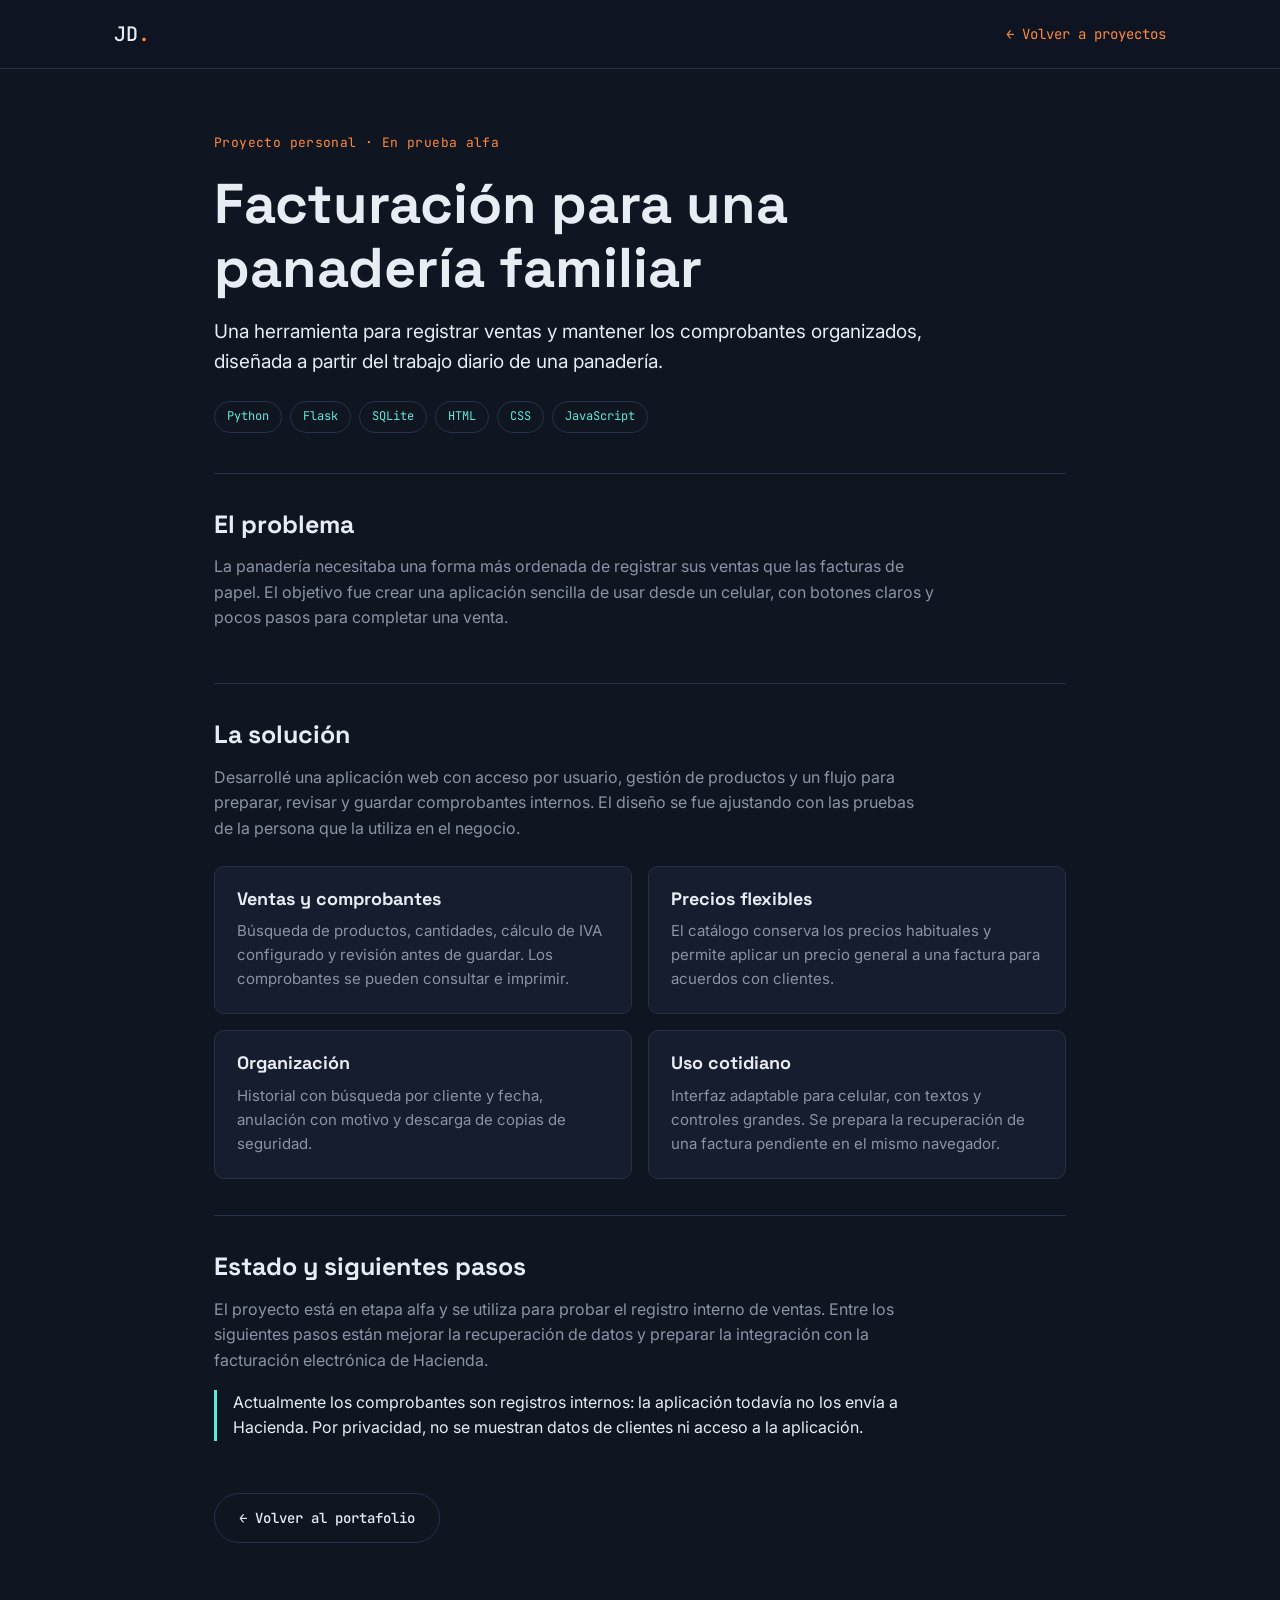
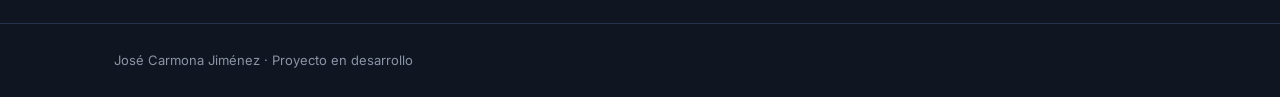
==== proyectos/facturacion-panaderia.html @ bfc5d037 "Documentar proyecto de facturación" ====
<!DOCTYPE html>
<html lang="es">
<head>
  <meta charset="UTF-8">
  <meta name="viewport" content="width=device-width, initial-scale=1.0">
  <meta name="description" content="Aplicación de facturación interna para una panadería familiar, desarrollada con Python y Flask.">
  <title>Facturación para panadería — José Carmona</title>
  <link rel="preconnect" href="https://fonts.googleapis.com">
  <link rel="preconnect" href="https://fonts.gstatic.com" crossorigin>
  <link href="https://fonts.googleapis.com/css2?family=Space+Grotesk:wght@500;700&family=Inter:wght@400;500;600&family=JetBrains+Mono:wght@400;500&display=swap" rel="stylesheet">
  <link rel="stylesheet" href="../css/style.css">
  <link rel="stylesheet" href="../css/proyecto.css">
</head>
<body>
<header class="site-header"><div class="wrap header-inner">
  <a href="../index.html#top" class="brand">JD<span class="brand-dot">.</span></a>
  <a href="../index.html#projects" class="volver">← Volver a proyectos</a>
</div></header>
<main class="wrap caso">
  <p class="section-tag">Proyecto personal · En prueba alfa</p>
  <h1>Facturación para una panadería familiar</h1>
  <p class="entradilla">Una herramienta para registrar ventas y mantener los comprobantes organizados, diseñada a partir del trabajo diario de una panadería.</p>
  <ul class="tag-list tecnologias" aria-label="Tecnologías utilizadas">
    <li>Python</li><li>Flask</li><li>SQLite</li><li>HTML</li><li>CSS</li><li>JavaScript</li>
  </ul>

  <section class="caso-seccion">
    <h2>El problema</h2>
    <p>La panadería necesitaba una forma más ordenada de registrar sus ventas que las facturas de papel. El objetivo fue crear una aplicación sencilla de usar desde un celular, con botones claros y pocos pasos para completar una venta.</p>
  </section>
  <section class="caso-seccion">
    <h2>La solución</h2>
    <p>Desarrollé una aplicación web con acceso por usuario, gestión de productos y un flujo para preparar, revisar y guardar comprobantes internos. El diseño se fue ajustando con las pruebas de la persona que la utiliza en el negocio.</p>
    <div class="caso-grid">
      <article class="caso-tarjeta"><h3>Ventas y comprobantes</h3><p>Búsqueda de productos, cantidades, cálculo de IVA configurado y revisión antes de guardar. Los comprobantes se pueden consultar e imprimir.</p></article>
      <article class="caso-tarjeta"><h3>Precios flexibles</h3><p>El catálogo conserva los precios habituales y permite aplicar un precio general a una factura para acuerdos con clientes.</p></article>
      <article class="caso-tarjeta"><h3>Organización</h3><p>Historial con búsqueda por cliente y fecha, anulación con motivo y descarga de copias de seguridad.</p></article>
      <article class="caso-tarjeta"><h3>Uso cotidiano</h3><p>Interfaz adaptable para celular, con textos y controles grandes. Se prepara la recuperación de una factura pendiente en el mismo navegador.</p></article>
    </div>
  </section>
  <section class="caso-seccion">
    <h2>Estado y siguientes pasos</h2>
    <p>El proyecto está en etapa alfa y se utiliza para probar el registro interno de ventas. Entre los siguientes pasos están mejorar la recuperación de datos y preparar la integración con la facturación electrónica de Hacienda.</p>
    <p class="nota">Actualmente los comprobantes son registros internos: la aplicación todavía no los envía a Hacienda. Por privacidad, no se muestran datos de clientes ni acceso a la aplicación.</p>
  </section>
  <a class="btn btn-ghost" href="../index.html#projects">← Volver al portafolio</a>
</main>
<footer class="site-footer"><div class="wrap"><p>José Carmona Jiménez · Proyecto en desarrollo</p></div></footer>
</body>
</html>
---- css/style.css ----
/* ===== Tokens ===== */
:root{
  --bg: #0F1521;
  --surface: #161D2E;
  --surface-2: #1D2740;
  --text: #E8ECF3;
  --text-muted: #8A94A6;
  --accent: #FF8A3D;
  --accent-2: #5EEAD4;
  --border: #26314A;

  --font-display: "Space Grotesk", sans-serif;
  --font-body: "Inter", sans-serif;
  --font-mono: "JetBrains Mono", monospace;

  --wrap: 1100px;
  --radius: 10px;
}

*{ box-sizing: border-box; }
html{ scroll-behavior: smooth; }

@media (prefers-reduced-motion: reduce){
  html{ scroll-behavior: auto; }
  *{ animation-duration: 0.001ms !important; animation-iteration-count: 1 !important; transition-duration: 0.001ms !important; }
}

body{
  margin:0;
  background: var(--bg);
  color: var(--text);
  font-family: var(--font-body);
  line-height: 1.6;
}

.wrap{ max-width: var(--wrap); margin: 0 auto; padding: 0 24px; }

h1,h2,h3{ font-family: var(--font-display); font-weight: 700; line-height: 1.15; margin: 0 0 16px; }
p{ margin: 0 0 16px; color: var(--text-muted); }
a{ color: var(--accent); text-decoration: none; }
a:hover{ color: var(--accent-2); }

:focus-visible{
  outline: 2px solid var(--accent-2);
  outline-offset: 3px;
}

/* ===== Header ===== */
.site-header{
  position: sticky; top:0; z-index: 50;
  background: rgba(15,21,33,0.85);
  backdrop-filter: blur(8px);
  border-bottom: 1px solid var(--border);
}
.header-inner{ display:flex; align-items:center; justify-content:space-between; padding: 18px 24px; }
.brand{ font-family: var(--font-mono); font-size: 20px; color: var(--text); font-weight: 500; }
.brand-dot{ color: var(--accent); }

.nav-links{ display:flex; gap: 28px; list-style:none; margin:0; padding:0; align-items:center; }
.nav-links a{ color: var(--text); font-size: 14px; font-weight: 500; }
.nav-links a:hover{ color: var(--accent); }
.nav-cta{
  border: 1px solid var(--accent);
  border-radius: 999px;
  padding: 8px 16px !important;
  color: var(--accent) !important;
}
.nav-toggle{ display:none; flex-direction:column; gap:5px; background:none; border:none; cursor:pointer; padding: 8px; }
.nav-toggle span{ width: 22px; height: 2px; background: var(--text); }

/* ===== Hero ===== */
.hero{
  display:grid; grid-template-columns: 1.1fr 0.9fr; gap: 40px; align-items:center;
  padding: 90px 24px 70px;
}
.eyebrow{
  font-family: var(--font-mono); font-size: 13px; color: var(--accent-2);
  letter-spacing: 0.04em; margin-bottom: 18px;
}
.hero h1{ font-size: clamp(32px, 4.2vw, 52px); }
.hero-sub{ max-width: 46ch; font-size: 16px; }
.hero-actions{ display:flex; gap: 14px; margin-top: 28px; flex-wrap: wrap; }

.btn{
  display:inline-block; padding: 13px 24px; border-radius: 999px;
  font-family: var(--font-mono); font-size: 14px; font-weight: 500;
  transition: transform 0.15s ease, background 0.15s ease;
}
.btn:hover{ transform: translateY(-2px); }
.btn-primary{ background: var(--accent); color: #14100B; }
.btn-primary:hover{ background: #ffa563; color:#14100B; }
.btn-ghost{ border: 1px solid var(--border); color: var(--text); }
.btn-ghost:hover{ border-color: var(--accent-2); color: var(--accent-2); }

/* Node diagram */
.node-diagram{ width: 100%; max-width: 420px; margin: 0 auto; display:block; }
.node circle{ fill: var(--surface-2); stroke: var(--border); stroke-width: 1.5; }
.node-center circle{ fill: var(--accent); stroke: none; }
.node-center text{ font-family: var(--font-mono); font-size: 22px; font-weight: 500; fill: #14100B; }
.node-outer .icon{ fill:none; stroke: var(--accent-2); stroke-width: 2.2; stroke-linecap: round; stroke-linejoin: round; }
.node-label{ font-family: var(--font-mono); font-size: 13px; fill: var(--text-muted); }
.edge{ stroke: var(--accent-2); stroke-width: 1.5; stroke-dasharray: 6 6; opacity: 0.6; animation: dash 6s linear infinite; }
.edge-2{ animation-delay: -2s; }
.edge-3{ animation-delay: -4s; }
@keyframes dash{ to{ stroke-dashoffset: -120; } }

/* ===== Section shared ===== */
section{ padding: 70px 24px; border-top: 1px solid var(--border); }
.section-tag{
  display:block; font-family: var(--font-mono); font-size: 13px;
  color: var(--accent); margin-bottom: 28px; letter-spacing: 0.03em;
}

/* About */
.about-grid{ display:grid; grid-template-columns: 1.4fr 1fr; gap: 50px; }
.about-text{ font-size: 17px; color: var(--text); }
.about-facts{ list-style:none; margin:0; padding:0; display:grid; gap: 14px; }
.about-facts li{ display:flex; justify-content:space-between; border-bottom: 1px solid var(--border); padding-bottom: 10px; font-size: 14px; }
.about-facts span{ font-family: var(--font-mono); color: var(--text-muted); }

/* Skills */
.skills-grid{ display:grid; grid-template-columns: repeat(3, 1fr); gap: 20px; }
.skill-card{ background: var(--surface); border: 1px solid var(--border); border-radius: var(--radius); padding: 26px; }
.skill-card h3{ font-size: 18px; margin-bottom: 18px; }
.tag-list{ list-style:none; margin:0; padding:0; display:flex; flex-wrap:wrap; gap: 8px; }
.tag-list li{
  font-family: var(--font-mono); font-size: 12px; color: var(--accent-2);
  border: 1px solid var(--border); border-radius: 999px; padding: 5px 12px;
}

/* Education timeline */
.timeline{ list-style:none; margin:0; padding:0; display:grid; gap: 26px; }
.timeline li{ display:grid; grid-template-columns: 120px 1fr; gap: 20px; border-bottom: 1px solid var(--border); padding-bottom: 22px; }
.timeline-date{ font-family: var(--font-mono); font-size: 13px; color: var(--accent); }
.timeline h3{ font-size: 18px; margin-bottom: 4px; }
.timeline p{ margin:0; }

/* Projects */
.projects-grid{ display:grid; grid-template-columns: repeat(3, 1fr); gap: 20px; }
.project-card{ background: var(--surface); border: 1px solid var(--border); border-radius: var(--radius); padding: 26px; display:flex; flex-direction:column; }
.project-status{ font-family: var(--font-mono); font-size: 11px; color: var(--accent-2); margin-bottom: 12px; text-transform: uppercase; letter-spacing: 0.04em; }
.project-card h3{ font-size: 18px; }
.project-links{ margin-top: auto; display:flex; gap: 16px; padding-top: 12px; font-family: var(--font-mono); font-size: 13px; }

/* Contact */
.contact-grid{ display:grid; grid-template-columns: 1fr 1fr; gap: 50px; }
.contact-links{ list-style:none; margin:0; padding:0; display:grid; gap: 10px; font-family: var(--font-mono); font-size: 14px; }
.contact-form{ display:grid; gap: 10px; }
.contact-form label{ font-family: var(--font-mono); font-size: 12px; color: var(--text-muted); }
.contact-form input, .contact-form textarea{
  background: var(--surface); border: 1px solid var(--border); border-radius: 6px;
  padding: 11px 14px; color: var(--text); font-family: var(--font-body); font-size: 14px;
}
.contact-form input:focus, .contact-form textarea:focus{ border-color: var(--accent-2); }
.contact-form button{ border:none; cursor:pointer; margin-top: 6px; justify-self: start; }
.form-note{ font-family: var(--font-mono); font-size: 13px; color: var(--accent-2); min-height: 20px; }

/* Footer */
.site-footer{ border-top: 1px solid var(--border); padding: 26px 24px; }
.site-footer p{ margin:0; font-size: 13px; }

/* ===== Responsive ===== */
@media (max-width: 860px){
  .hero{ grid-template-columns: 1fr; padding-top: 60px; }
  .hero-graphic{ order: -1; max-width: 280px; margin: 0 auto; }
  .about-grid, .contact-grid{ grid-template-columns: 1fr; }
  .skills-grid, .projects-grid{ grid-template-columns: 1fr; }
  .timeline li{ grid-template-columns: 1fr; gap: 6px; }

  .nav-toggle{ display:flex; }
  .nav-links{
    position: absolute; top: 100%; left:0; right:0;
    background: var(--bg); border-bottom: 1px solid var(--border);
    flex-direction: column; align-items: flex-start; padding: 20px 24px;
    display: none; gap: 16px;
  }
  .nav-links.open{ display:flex; }
}
---- css/proyecto.css ----
.volver { font-family: var(--font-mono); font-size: 14px; }
.caso { max-width: 900px; padding-top: 64px; padding-bottom: 80px; }
.caso h1 { max-width: 18ch; font-size: clamp(34px, 6vw, 56px); }
.caso .section-tag { margin-bottom: 18px; }
.entradilla { color: var(--text); font-size: 19px; max-width: 60ch; }
.tecnologias { margin: 24px 0 40px; }
.caso-seccion { padding: 36px 0; }
.caso-seccion h2 { font-size: 25px; }
.caso-seccion p { max-width: 72ch; }
.caso-grid { display: grid; grid-template-columns: repeat(2, minmax(0, 1fr)); gap: 16px; margin-top: 24px; }
.caso-tarjeta { background: var(--surface); border: 1px solid var(--border); border-radius: var(--radius); padding: 22px; }
.caso-tarjeta h3 { font-size: 18px; margin-bottom: 10px; }
.caso-tarjeta p { margin: 0; font-size: 15px; }
.nota { border-left: 3px solid var(--accent-2); padding-left: 16px; color: var(--text); }
@media (max-width: 640px) {
  .caso { padding-top: 42px; }
  .caso-grid { grid-template-columns: 1fr; }
  .entradilla { font-size: 17px; }
}
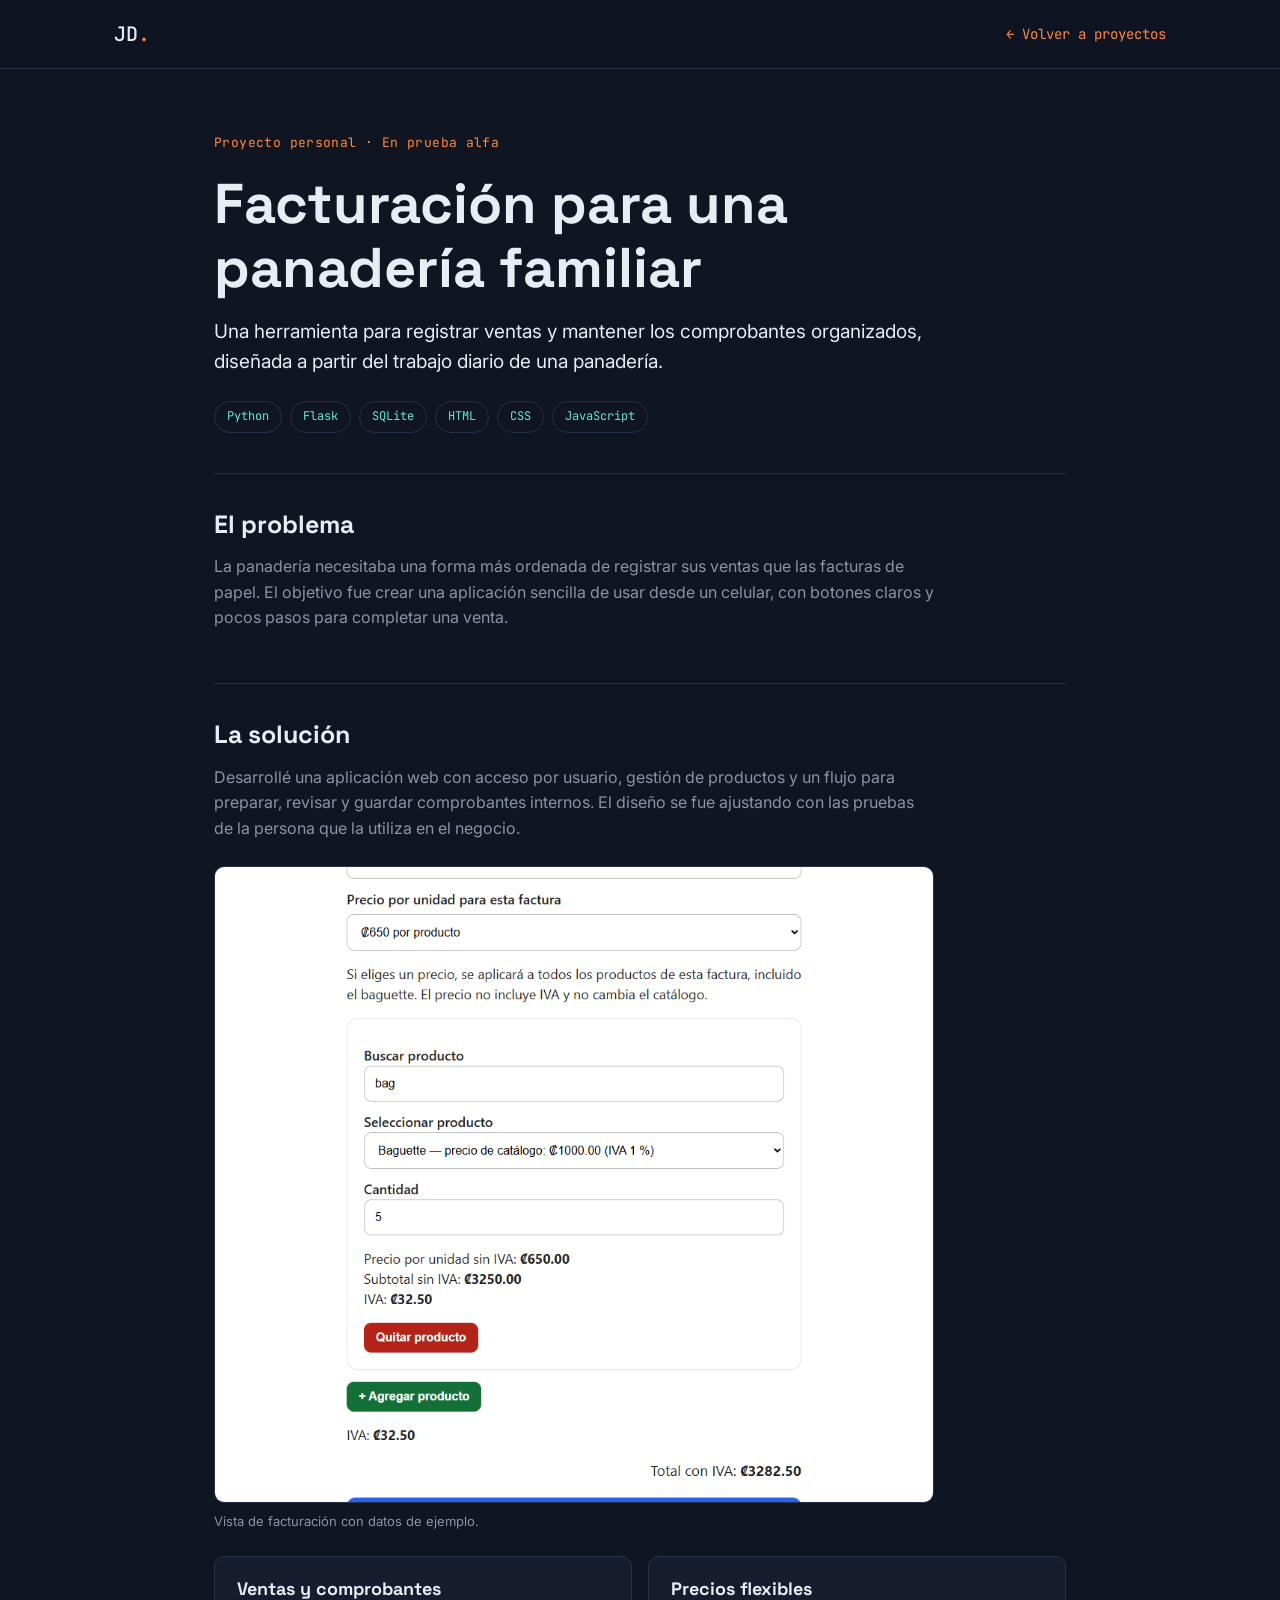
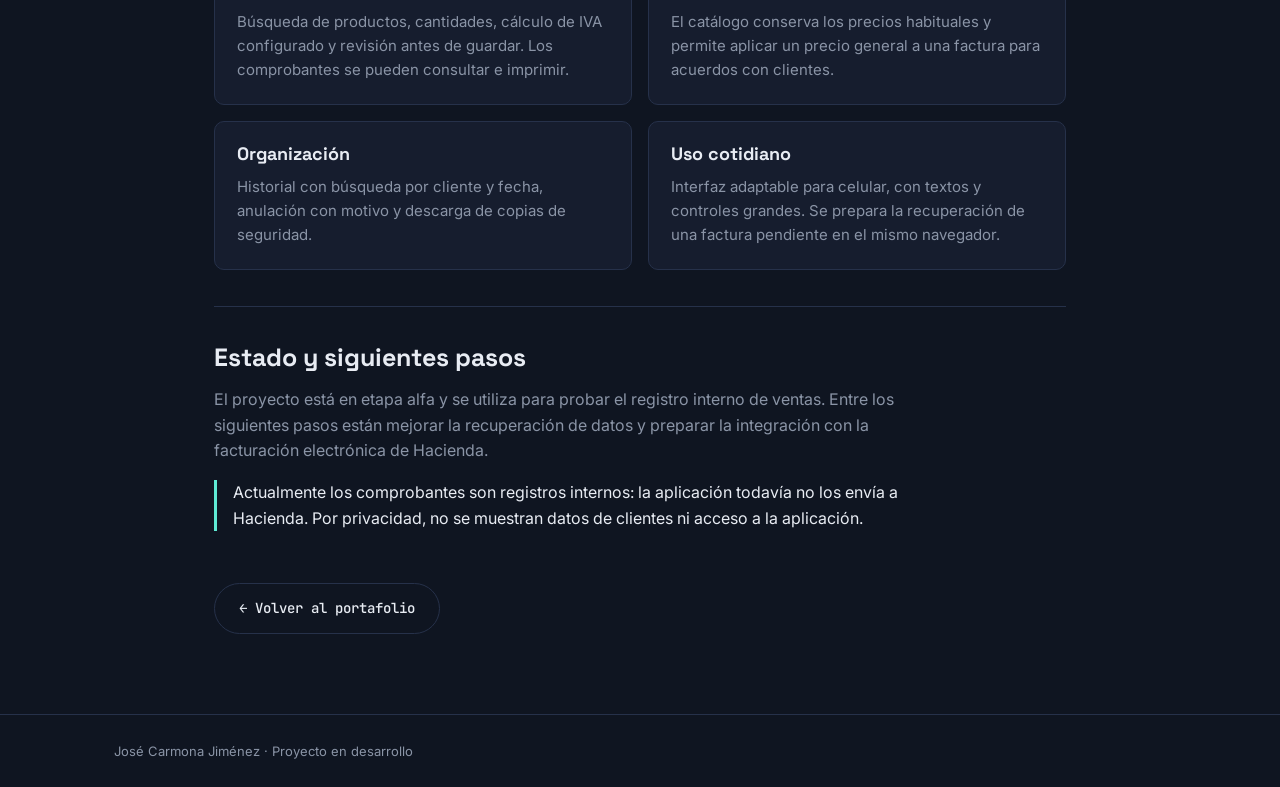
==== commit ea2b4630: "Mejorar portafolio y actualizar CV" ====
--- a/proyectos/facturacion-panaderia.html
+++ b/proyectos/facturacion-panaderia.html
@@ -31,6 +31,10 @@
   <section class="caso-seccion">
     <h2>La solución</h2>
     <p>Desarrollé una aplicación web con acceso por usuario, gestión de productos y un flujo para preparar, revisar y guardar comprobantes internos. El diseño se fue ajustando con las pruebas de la persona que la utiliza en el negocio.</p>
+    <figure class="caso-imagen">
+      <img src="../assets/proyectos/facturacion.png" alt="Ejemplo de selección de un producto y precio en la aplicación de facturación" loading="lazy">
+      <figcaption>Vista de facturación con datos de ejemplo.</figcaption>
+    </figure>
     <div class="caso-grid">
       <article class="caso-tarjeta"><h3>Ventas y comprobantes</h3><p>Búsqueda de productos, cantidades, cálculo de IVA configurado y revisión antes de guardar. Los comprobantes se pueden consultar e imprimir.</p></article>
       <article class="caso-tarjeta"><h3>Precios flexibles</h3><p>El catálogo conserva los precios habituales y permite aplicar un precio general a una factura para acuerdos con clientes.</p></article>
--- a/css/style.css
+++ b/css/style.css
@@ -133,7 +133,9 @@
 .timeline li{ display:grid; grid-template-columns: 120px 1fr; gap: 20px; border-bottom: 1px solid var(--border); padding-bottom: 22px; }
 .timeline-date{ font-family: var(--font-mono); font-size: 13px; color: var(--accent); }
 .timeline h3{ font-size: 18px; margin-bottom: 4px; }
-.timeline p{ margin:0; }
+.timeline p{ margin:0; grid-column:2; }
+.timeline-date{ grid-row: 1 / span 2; }
+.timeline li{ row-gap:4px; }
 
 /* Projects */
 .projects-grid{ display:grid; grid-template-columns: repeat(3, 1fr); gap: 20px; }
@@ -162,10 +164,12 @@
 /* ===== Responsive ===== */
 @media (max-width: 860px){
   .hero{ grid-template-columns: 1fr; padding-top: 60px; }
-  .hero-graphic{ order: -1; max-width: 280px; margin: 0 auto; }
+  .hero-graphic{ order: 0; max-width: 210px; margin: 0 auto; }
   .about-grid, .contact-grid{ grid-template-columns: 1fr; }
   .skills-grid, .projects-grid{ grid-template-columns: 1fr; }
   .timeline li{ grid-template-columns: 1fr; gap: 6px; }
+  .timeline-date{ grid-row:auto; }
+  .timeline p{ grid-column:1; }
 
   .nav-toggle{ display:flex; }
   .nav-links{
@@ -176,3 +180,13 @@
   }
   .nav-links.open{ display:flex; }
 }
+
+.project-tech { color: var(--accent-2); font-family: var(--font-mono); font-size: 12px; line-height: 1.5; }
+.project-pending { color: var(--text-muted); }
+.contact-panel { background: var(--surface); border: 1px solid var(--border); border-radius: var(--radius); padding: 26px; }
+.contact-panel h3 { margin-bottom: 10px; }
+
+.project-preview { margin: 2px 0 16px; }
+.project-preview img { display: block; width: 100%; height: 150px; object-fit: cover; object-position: center 38%; border: 1px solid var(--border); border-radius: 8px; background: #fff; }
+.project-preview-diagram img { object-fit: cover; padding: 0; }
+.project-preview figcaption { margin-top: 6px; color: var(--text-muted); font-size: 12px; }
--- a/css/proyecto.css
+++ b/css/proyecto.css
@@ -17,3 +17,7 @@
   .caso-grid { grid-template-columns: 1fr; }
   .entradilla { font-size: 17px; }
 }
+
+.caso-imagen { margin: 24px 0; max-width: 720px; }
+.caso-imagen img { display: block; width: 100%; height: auto; border: 1px solid var(--border); border-radius: var(--radius); }
+.caso-imagen figcaption { color: var(--text-muted); font-size: 13px; margin-top: 8px; }
